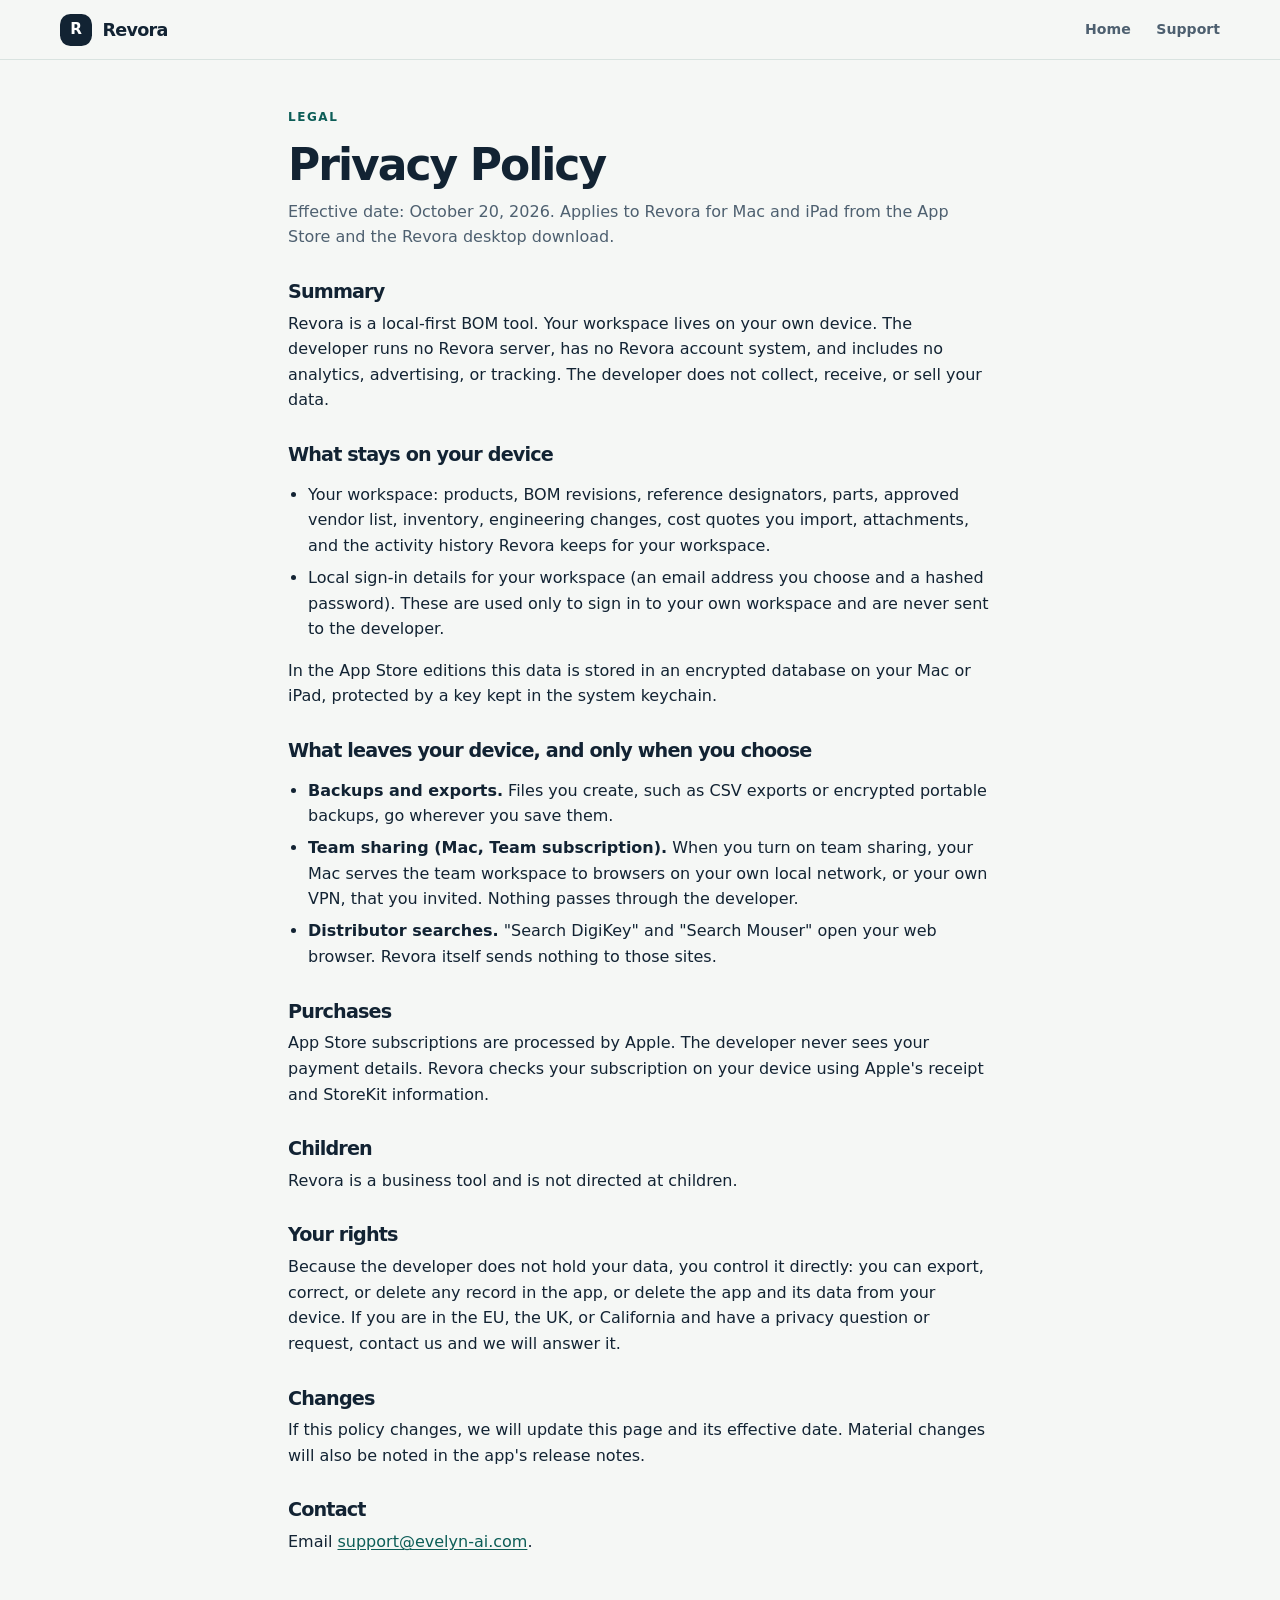
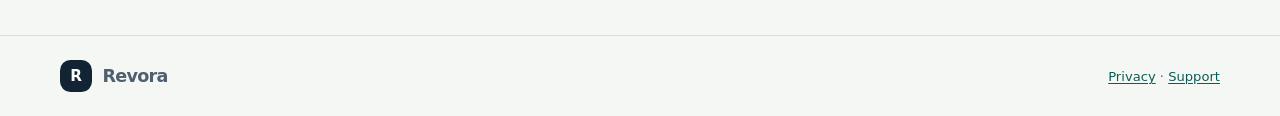
==== privacy/index.html @ b3aae605 "docs: add Revora privacy policy and support pages for App Store Co-Authored-By: Claude Opus 5.5 (1M " ====
<!doctype html>
<html lang="en">
  <head>
    <meta charset="utf-8" />
    <meta name="viewport" content="width=device-width, initial-scale=1" />
    <meta name="theme-color" content="#f5f7f5" />
    <title>Privacy Policy | Revora</title>
    <meta name="description" content="How Revora handles your data: your BOM workspace stays encrypted on your own Mac or iPad. The developer runs no server and collects no data." />
    <link rel="canonical" href="https://partspan.evelyn-ai.com/privacy/" />
    <link rel="stylesheet" href="/styles.css" />
  </head>
  <body>
    <header class="site-header">
      <a class="brand" href="/" aria-label="Revora home">
        <span class="brand-mark" aria-hidden="true">R</span>
        <span>Revora</span>
      </a>
      <nav aria-label="Main navigation">
        <a href="/">Home</a>
        <a href="/support/">Support</a>
      </nav>
    </header>

    <main class="legal-page">
      <p class="eyebrow">Legal</p>
      <h1>Privacy Policy</h1>
      <p class="legal-meta">Effective date: October 20, 2026. Applies to Revora for Mac and iPad from the App Store and the Revora desktop download.</p>

      <section>
        <h2>Summary</h2>
        <p>Revora is a local-first BOM tool. Your workspace lives on your own device. The developer runs no Revora server, has no Revora account system, and includes no analytics, advertising, or tracking. The developer does not collect, receive, or sell your data.</p>
      </section>

      <section>
        <h2>What stays on your device</h2>
        <ul>
          <li>Your workspace: products, BOM revisions, reference designators, parts, approved vendor list, inventory, engineering changes, cost quotes you import, attachments, and the activity history Revora keeps for your workspace.</li>
          <li>Local sign-in details for your workspace (an email address you choose and a hashed password). These are used only to sign in to your own workspace and are never sent to the developer.</li>
        </ul>
        <p>In the App Store editions this data is stored in an encrypted database on your Mac or iPad, protected by a key kept in the system keychain.</p>
      </section>

      <section>
        <h2>What leaves your device, and only when you choose</h2>
        <ul>
          <li><strong>Backups and exports.</strong> Files you create, such as CSV exports or encrypted portable backups, go wherever you save them.</li>
          <li><strong>Team sharing (Mac, Team subscription).</strong> When you turn on team sharing, your Mac serves the team workspace to browsers on your own local network, or your own VPN, that you invited. Nothing passes through the developer.</li>
          <li><strong>Distributor searches.</strong> "Search DigiKey" and "Search Mouser" open your web browser. Revora itself sends nothing to those sites.</li>
        </ul>
      </section>

      <section>
        <h2>Purchases</h2>
        <p>App Store subscriptions are processed by Apple. The developer never sees your payment details. Revora checks your subscription on your device using Apple's receipt and StoreKit information.</p>
      </section>

      <section>
        <h2>Children</h2>
        <p>Revora is a business tool and is not directed at children.</p>
      </section>

      <section>
        <h2>Your rights</h2>
        <p>Because the developer does not hold your data, you control it directly: you can export, correct, or delete any record in the app, or delete the app and its data from your device. If you are in the EU, the UK, or California and have a privacy question or request, contact us and we will answer it.</p>
      </section>

      <section>
        <h2>Changes</h2>
        <p>If this policy changes, we will update this page and its effective date. Material changes will also be noted in the app's release notes.</p>
      </section>

      <section>
        <h2>Contact</h2>
        <p>Email <a class="text-link" href="mailto:support@evelyn-ai.com">support@evelyn-ai.com</a>.</p>
      </section>
    </main>

    <footer class="site-footer">
      <a class="brand" href="/" aria-label="Revora home">
        <span class="brand-mark" aria-hidden="true">R</span>
        <span>Revora</span>
      </a>
      <p><a class="text-link" href="/privacy/">Privacy</a> · <a class="text-link" href="/support/">Support</a></p>
    </footer>
  </body>
</html>
---- styles.css ----
:root {
  color-scheme: light;
  --paper: #f5f7f5;
  --surface: #ffffff;
  --surface-soft: #eaf1ef;
  --ink: #122333;
  --muted: #4e6070;
  --line: #d6e0de;
  --accent: #0f766e;
  --accent-dark: #0c5d57;
  --accent-soft: #dcefeb;
  --warm: #f1b86b;
  --shadow: 0 28px 80px rgba(23, 52, 63, 0.12);
}

* {
  box-sizing: border-box;
}

html {
  scroll-behavior: smooth;
}

body {
  margin: 0;
  background: var(--paper);
  color: var(--ink);
  font-family: Inter, ui-sans-serif, system-ui, -apple-system, BlinkMacSystemFont, "Segoe UI", sans-serif;
  line-height: 1.6;
}

a {
  color: inherit;
  text-decoration: none;
}

a:focus-visible {
  outline: 3px solid var(--warm);
  outline-offset: 3px;
  border-radius: 0.25rem;
}

.site-header {
  position: sticky;
  top: 0;
  z-index: 5;
  display: flex;
  align-items: center;
  justify-content: space-between;
  gap: 1.5rem;
  padding: 0.85rem max(1.25rem, calc((100vw - 1160px) / 2));
  border-bottom: 1px solid rgba(214, 224, 222, 0.9);
  background: rgba(245, 247, 245, 0.94);
  backdrop-filter: blur(16px);
}

.brand {
  display: inline-flex;
  flex: 0 0 auto;
  align-items: center;
  gap: 0.65rem;
  font-size: 1.1rem;
  font-weight: 800;
  letter-spacing: -0.04em;
}

.brand-mark {
  display: grid;
  width: 2rem;
  height: 2rem;
  place-items: center;
  border-radius: 0.65rem;
  background: var(--ink);
  color: #fff;
  font-size: 0.95rem;
  letter-spacing: 0;
}

nav {
  display: flex;
  align-items: center;
  gap: clamp(0.8rem, 2vw, 1.65rem);
  color: var(--muted);
  font-size: 0.88rem;
  font-weight: 650;
}

nav a:hover,
.header-link:hover {
  color: var(--accent-dark);
}

.header-link {
  flex: 0 0 auto;
  color: var(--accent-dark);
  font-size: 0.85rem;
  font-weight: 750;
}

main,
.section-shell {
  width: min(1160px, calc(100% - 2.5rem));
  margin-inline: auto;
}

.hero {
  display: grid;
  grid-template-columns: minmax(0, 1.02fr) minmax(340px, 0.98fr);
  gap: clamp(2.5rem, 6vw, 5.5rem);
  align-items: center;
  padding: clamp(4rem, 9vw, 7.5rem) 0 clamp(4.5rem, 8vw, 7rem);
}

.status-pill,
.revision-chip,
.availability-badge {
  display: inline-flex;
  align-items: center;
  gap: 0.55rem;
  border-radius: 999px;
  background: var(--accent-soft);
  color: var(--accent-dark);
  font-size: 0.78rem;
  font-weight: 750;
}

.status-pill {
  margin: 0 0 1.7rem;
  padding: 0.45rem 0.75rem;
}

.status-pill > span,
.release-state > span,
.availability-badge > span {
  width: 0.5rem;
  height: 0.5rem;
  border-radius: 50%;
  background: var(--accent);
}

.eyebrow {
  margin: 0 0 0.8rem;
  color: var(--accent-dark);
  font-size: 0.75rem;
  font-weight: 850;
  letter-spacing: 0.13em;
  text-transform: uppercase;
}

h1,
h2,
h3,
p {
  margin-top: 0;
}

h1,
h2,
h3 {
  letter-spacing: -0.045em;
}

h1 {
  max-width: 12ch;
  margin-bottom: 1.25rem;
  font-size: clamp(3rem, 6.5vw, 5.9rem);
  line-height: 0.98;
}

h2 {
  margin-bottom: 0.85rem;
  font-size: clamp(2rem, 4vw, 3.5rem);
  line-height: 1.08;
}

h3 {
  margin-bottom: 0.55rem;
  font-size: 1.12rem;
  line-height: 1.3;
}

.lead {
  max-width: 58ch;
  margin-bottom: 0;
  color: var(--muted);
  font-size: clamp(1.05rem, 1.5vw, 1.2rem);
}

.hero-actions {
  display: flex;
  flex-wrap: wrap;
  gap: 0.75rem;
  margin-top: 1.6rem;
}

.button {
  display: inline-flex;
  min-height: 2.9rem;
  align-items: center;
  justify-content: center;
  border: 1px solid transparent;
  border-radius: 0.55rem;
  padding: 0.65rem 1rem;
  font-size: 0.9rem;
  font-weight: 750;
  transition: background-color 150ms ease, border-color 150ms ease, transform 150ms ease;
}

.button:hover {
  transform: translateY(-1px);
}

.button-primary {
  background: var(--accent);
  color: #fff;
}

.button-primary:hover {
  background: var(--accent-dark);
}

.button-secondary {
  border-color: var(--line);
  background: var(--surface);
  color: var(--ink);
}

.button-secondary:hover {
  border-color: var(--accent);
}

.hero-note {
  margin: 0.9rem 0 0;
  color: var(--muted);
  font-size: 0.83rem;
}

.preview-card {
  overflow: hidden;
  border: 1px solid var(--line);
  border-radius: 1rem;
  padding: clamp(1rem, 2.5vw, 1.5rem);
  background: var(--surface);
  box-shadow: var(--shadow);
}

.preview-heading,
.preview-summary,
.availability-card,
.intro-grid,
.pilot,
.site-footer {
  display: flex;
  align-items: center;
  justify-content: space-between;
  gap: 1rem;
}

.preview-kicker {
  color: var(--muted);
  font-size: 0.7rem;
  font-weight: 750;
  letter-spacing: 0.09em;
  text-transform: uppercase;
}

.preview-heading h2 {
  margin: 0.25rem 0 0;
  font-size: 1.45rem;
}

.revision-chip {
  padding: 0.35rem 0.65rem;
  white-space: nowrap;
}

.preview-summary {
  justify-content: flex-start;
  flex-wrap: wrap;
  margin: 1.25rem 0;
  color: var(--muted);
  font-size: 0.76rem;
}

.preview-summary strong {
  color: var(--ink);
  font-size: 0.9rem;
}

.release-state {
  display: inline-flex;
  align-items: center;
  gap: 0.4rem;
  margin-left: auto;
  color: var(--accent-dark);
  font-weight: 750;
}

.table-wrap {
  overflow-x: auto;
  border: 1px solid var(--line);
  border-radius: 0.65rem;
}

table {
  width: 100%;
  border-collapse: collapse;
  text-align: left;
  font-size: 0.78rem;
}

th,
td {
  padding: 0.8rem 0.65rem;
  border-bottom: 1px solid var(--line);
  white-space: nowrap;
}

th {
  background: #f2f6f5;
  color: var(--muted);
  font-size: 0.68rem;
  font-weight: 750;
  letter-spacing: 0.04em;
  text-transform: uppercase;
}

tbody tr:last-child td {
  border-bottom: 0;
}

td:first-child {
  color: var(--accent-dark);
  font-weight: 800;
}

.table-state {
  color: var(--accent-dark);
  font-weight: 700;
}

.table-state-muted {
  color: #6b5a3b;
}

.preview-footnote {
  margin: 0.8rem 0 0;
  color: var(--muted);
  font-size: 0.72rem;
}

.section-shell {
  padding: clamp(4rem, 8vw, 6.5rem) 0;
  border-top: 1px solid var(--line);
}

.intro-grid {
  align-items: flex-start;
  gap: clamp(2rem, 7vw, 7rem);
}

.intro-grid h2,
.intro-grid p {
  flex: 1;
}

.intro-grid p {
  max-width: 55ch;
  margin: 0.25rem 0 0;
  color: var(--muted);
  font-size: 1.08rem;
}

.section-heading {
  max-width: 700px;
  margin-bottom: 2rem;
}

.section-heading > p:last-child {
  margin-bottom: 0;
  color: var(--muted);
}

.feature-grid {
  display: grid;
  grid-template-columns: repeat(3, minmax(0, 1fr));
  gap: 0.9rem;
}

.feature-card {
  min-height: 13rem;
  border: 1px solid var(--line);
  border-radius: 0.75rem;
  padding: 1.25rem;
  background: var(--surface);
}

.feature-card-accent {
  background: var(--ink);
  color: #fff;
}

.feature-index {
  display: inline-flex;
  margin-bottom: 1.6rem;
  color: var(--accent);
  font-size: 0.75rem;
  font-weight: 850;
  letter-spacing: 0.1em;
}

.feature-card-accent .feature-index {
  color: #87ddd3;
}

.feature-card p,
.workflow-grid p {
  margin-bottom: 0;
  color: var(--muted);
  font-size: 0.92rem;
}

.feature-card-accent p {
  color: #d4e0e4;
}

.scope-note {
  margin: 1.2rem 0 0;
  color: var(--muted);
  font-size: 0.8rem;
}

.workflow {
  padding-bottom: clamp(4rem, 8vw, 6.5rem);
}

.workflow-grid {
  display: grid;
  grid-template-columns: repeat(3, minmax(0, 1fr));
  gap: 1.5rem;
}

.workflow-grid article {
  padding-top: 1rem;
  border-top: 2px solid var(--accent);
}

.workflow-grid article > span {
  display: block;
  margin-bottom: 1.3rem;
  color: var(--accent-dark);
  font-size: 0.75rem;
  font-weight: 850;
  letter-spacing: 0.08em;
}

.workflow-grid p {
  max-width: 34ch;
}

.data-section {
  background: #eaf1ef;
}

.data-grid {
  display: grid;
  grid-template-columns: 0.9fr 1.1fr;
  gap: clamp(2rem, 8vw, 8rem);
  align-items: start;
}

.data-grid p {
  max-width: 60ch;
  margin-bottom: 0.7rem;
  color: #344958;
}

.data-grid .data-note {
  color: var(--muted);
  font-size: 0.82rem;
}

.availability-card {
  align-items: flex-end;
  gap: 2rem;
  border-radius: 0.9rem;
  padding: clamp(1.5rem, 4vw, 3rem);
  background: var(--ink);
  color: #fff;
}

.availability-card > div {
  max-width: 62ch;
}

.availability-card .eyebrow {
  color: #9be2d9;
}

.availability-card p:last-child {
  margin-bottom: 0;
  color: #d4e0e4;
}

.availability-badge {
  flex: 0 0 auto;
  padding: 0.55rem 0.8rem;
  background: #25394b;
  color: #f4f8f7;
  white-space: nowrap;
}

.availability-badge > span {
  background: var(--warm);
}

.pilot {
  align-items: flex-start;
  gap: 2rem;
}

.pilot > div:first-child {
  max-width: 52ch;
}

.pilot p:not(.eyebrow) {
  color: var(--muted);
}

.pilot-action {
  display: grid;
  gap: 0.65rem;
  max-width: 23rem;
}

.pilot-action .button {
  justify-self: start;
}

.pilot-action small {
  color: var(--muted);
  font-size: 0.76rem;
}

.legacy-note {
  padding-top: 0;
  border-top: 0;
}

.legacy-note p {
  margin: 0;
  border-left: 3px solid var(--warm);
  padding: 0.25rem 0 0.25rem 1rem;
  color: var(--muted);
  font-size: 0.85rem;
}

.legacy-note a {
  color: var(--accent-dark);
  font-weight: 750;
  text-decoration: underline;
  text-underline-offset: 0.16em;
}

.site-footer {
  flex-wrap: wrap;
  align-items: flex-start;
  border-top: 1px solid var(--line);
  padding: 1.5rem max(1.25rem, calc((100vw - 1160px) / 2));
  color: var(--muted);
  font-size: 0.82rem;
}

.site-footer p {
  margin: 0.4rem 0 0;
}

.footer-note {
  max-width: 28rem;
}

@media (max-width: 900px) {
  .site-header {
    flex-wrap: wrap;
    padding-inline: 1.25rem;
  }

  nav {
    order: 3;
    width: 100%;
    justify-content: space-between;
    gap: 0.65rem;
    overflow-x: auto;
    padding: 0.25rem 0;
  }

  .hero {
    grid-template-columns: 1fr;
  }

  .preview-card {
    max-width: 700px;
  }

  .feature-grid {
    grid-template-columns: repeat(2, minmax(0, 1fr));
  }
}

@media (max-width: 620px) {
  main,
  .section-shell {
    width: min(100% - 2rem, 1160px);
  }

  .site-header {
    gap: 0.5rem;
  }

  nav {
    justify-content: flex-start;
  }

  nav a {
    flex: 0 0 auto;
    padding: 0.25rem 0.15rem;
  }

  .header-link {
    font-size: 0.76rem;
  }

  .hero {
    padding-top: 3rem;
  }

  h1 {
    font-size: clamp(2.8rem, 14vw, 4rem);
  }

  .intro-grid,
  .data-grid,
  .pilot {
    display: grid;
    grid-template-columns: 1fr;
  }

  .feature-grid,
  .workflow-grid {
    grid-template-columns: 1fr;
  }

  .feature-card {
    min-height: auto;
  }

  .availability-card {
    display: grid;
    align-items: start;
  }

  .availability-badge {
    justify-self: start;
  }

  .preview-summary {
    gap: 0.5rem 0.9rem;
  }

  .release-state {
    margin-left: 0;
  }

  .site-footer {
    display: grid;
    padding-inline: 1rem;
  }
}

@media (prefers-reduced-motion: reduce) {
  html {
    scroll-behavior: auto;
  }

  *,
  *::before,
  *::after {
    transition-duration: 0.01ms !important;
  }
}

.legal-page {
  max-width: 46rem;
  margin: 0 auto;
  padding: 3rem 1rem 4rem;
}

.legal-page h1 {
  margin: 0.25rem 0 0.5rem;
  font-size: clamp(2rem, 5vw, 2.75rem);
  line-height: 1.15;
}

.legal-page h2 {
  margin: 2rem 0 0.5rem;
  font-size: 1.2rem;
}

.legal-page ul {
  padding-left: 1.25rem;
}

.legal-page li + li {
  margin-top: 0.4rem;
}

.legal-meta {
  color: var(--muted);
}

.text-link {
  color: var(--accent-dark);
  text-decoration: underline;
  text-underline-offset: 0.15em;
}
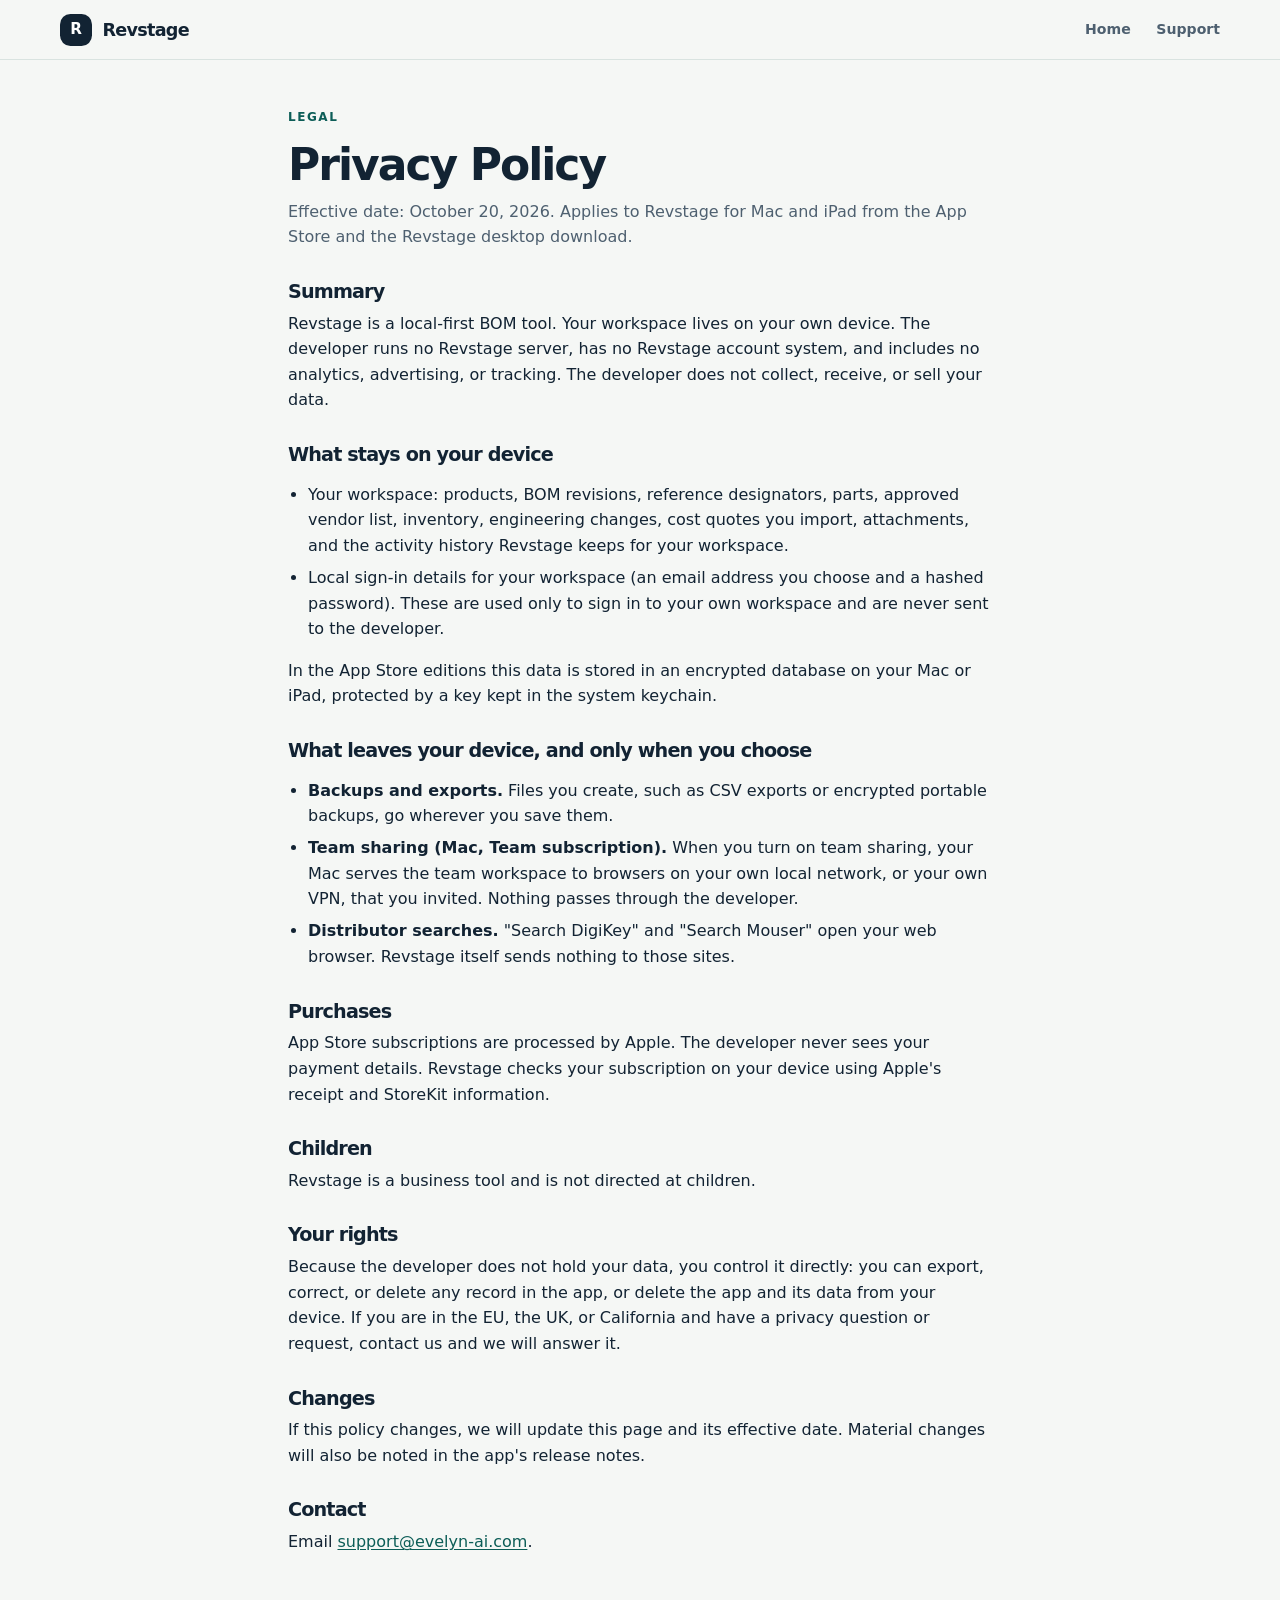
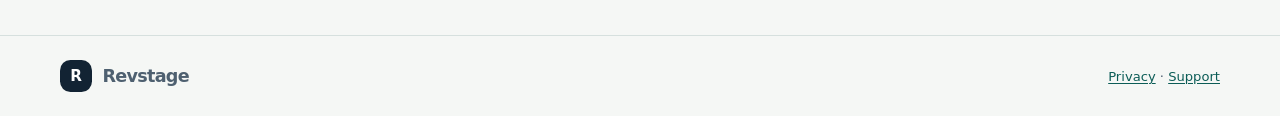
==== commit 39b5a12d: "docs: use the Revstage name on the privacy and support pages Co-Authored-By: Claude Opus 5.5 (1M con" ====
--- a/privacy/index.html
+++ b/privacy/index.html
@@ -4,16 +4,16 @@
     <meta charset="utf-8" />
     <meta name="viewport" content="width=device-width, initial-scale=1" />
     <meta name="theme-color" content="#f5f7f5" />
-    <title>Privacy Policy | Revora</title>
-    <meta name="description" content="How Revora handles your data: your BOM workspace stays encrypted on your own Mac or iPad. The developer runs no server and collects no data." />
+    <title>Privacy Policy | Revstage</title>
+    <meta name="description" content="How Revstage handles your data: your BOM workspace stays encrypted on your own Mac or iPad. The developer runs no server and collects no data." />
     <link rel="canonical" href="https://partspan.evelyn-ai.com/privacy/" />
     <link rel="stylesheet" href="/styles.css" />
   </head>
   <body>
     <header class="site-header">
-      <a class="brand" href="/" aria-label="Revora home">
+      <a class="brand" href="/" aria-label="Revstage home">
         <span class="brand-mark" aria-hidden="true">R</span>
-        <span>Revora</span>
+        <span>Revstage</span>
       </a>
       <nav aria-label="Main navigation">
         <a href="/">Home</a>
@@ -24,17 +24,17 @@
     <main class="legal-page">
       <p class="eyebrow">Legal</p>
       <h1>Privacy Policy</h1>
-      <p class="legal-meta">Effective date: October 20, 2026. Applies to Revora for Mac and iPad from the App Store and the Revora desktop download.</p>
+      <p class="legal-meta">Effective date: October 20, 2026. Applies to Revstage for Mac and iPad from the App Store and the Revstage desktop download.</p>
 
       <section>
         <h2>Summary</h2>
-        <p>Revora is a local-first BOM tool. Your workspace lives on your own device. The developer runs no Revora server, has no Revora account system, and includes no analytics, advertising, or tracking. The developer does not collect, receive, or sell your data.</p>
+        <p>Revstage is a local-first BOM tool. Your workspace lives on your own device. The developer runs no Revstage server, has no Revstage account system, and includes no analytics, advertising, or tracking. The developer does not collect, receive, or sell your data.</p>
       </section>
 
       <section>
         <h2>What stays on your device</h2>
         <ul>
-          <li>Your workspace: products, BOM revisions, reference designators, parts, approved vendor list, inventory, engineering changes, cost quotes you import, attachments, and the activity history Revora keeps for your workspace.</li>
+          <li>Your workspace: products, BOM revisions, reference designators, parts, approved vendor list, inventory, engineering changes, cost quotes you import, attachments, and the activity history Revstage keeps for your workspace.</li>
           <li>Local sign-in details for your workspace (an email address you choose and a hashed password). These are used only to sign in to your own workspace and are never sent to the developer.</li>
         </ul>
         <p>In the App Store editions this data is stored in an encrypted database on your Mac or iPad, protected by a key kept in the system keychain.</p>
@@ -45,18 +45,18 @@
         <ul>
           <li><strong>Backups and exports.</strong> Files you create, such as CSV exports or encrypted portable backups, go wherever you save them.</li>
           <li><strong>Team sharing (Mac, Team subscription).</strong> When you turn on team sharing, your Mac serves the team workspace to browsers on your own local network, or your own VPN, that you invited. Nothing passes through the developer.</li>
-          <li><strong>Distributor searches.</strong> "Search DigiKey" and "Search Mouser" open your web browser. Revora itself sends nothing to those sites.</li>
+          <li><strong>Distributor searches.</strong> "Search DigiKey" and "Search Mouser" open your web browser. Revstage itself sends nothing to those sites.</li>
         </ul>
       </section>
 
       <section>
         <h2>Purchases</h2>
-        <p>App Store subscriptions are processed by Apple. The developer never sees your payment details. Revora checks your subscription on your device using Apple's receipt and StoreKit information.</p>
+        <p>App Store subscriptions are processed by Apple. The developer never sees your payment details. Revstage checks your subscription on your device using Apple's receipt and StoreKit information.</p>
       </section>
 
       <section>
         <h2>Children</h2>
-        <p>Revora is a business tool and is not directed at children.</p>
+        <p>Revstage is a business tool and is not directed at children.</p>
       </section>
 
       <section>
@@ -76,9 +76,9 @@
     </main>
 
     <footer class="site-footer">
-      <a class="brand" href="/" aria-label="Revora home">
+      <a class="brand" href="/" aria-label="Revstage home">
         <span class="brand-mark" aria-hidden="true">R</span>
-        <span>Revora</span>
+        <span>Revstage</span>
       </a>
       <p><a class="text-link" href="/privacy/">Privacy</a> · <a class="text-link" href="/support/">Support</a></p>
     </footer>
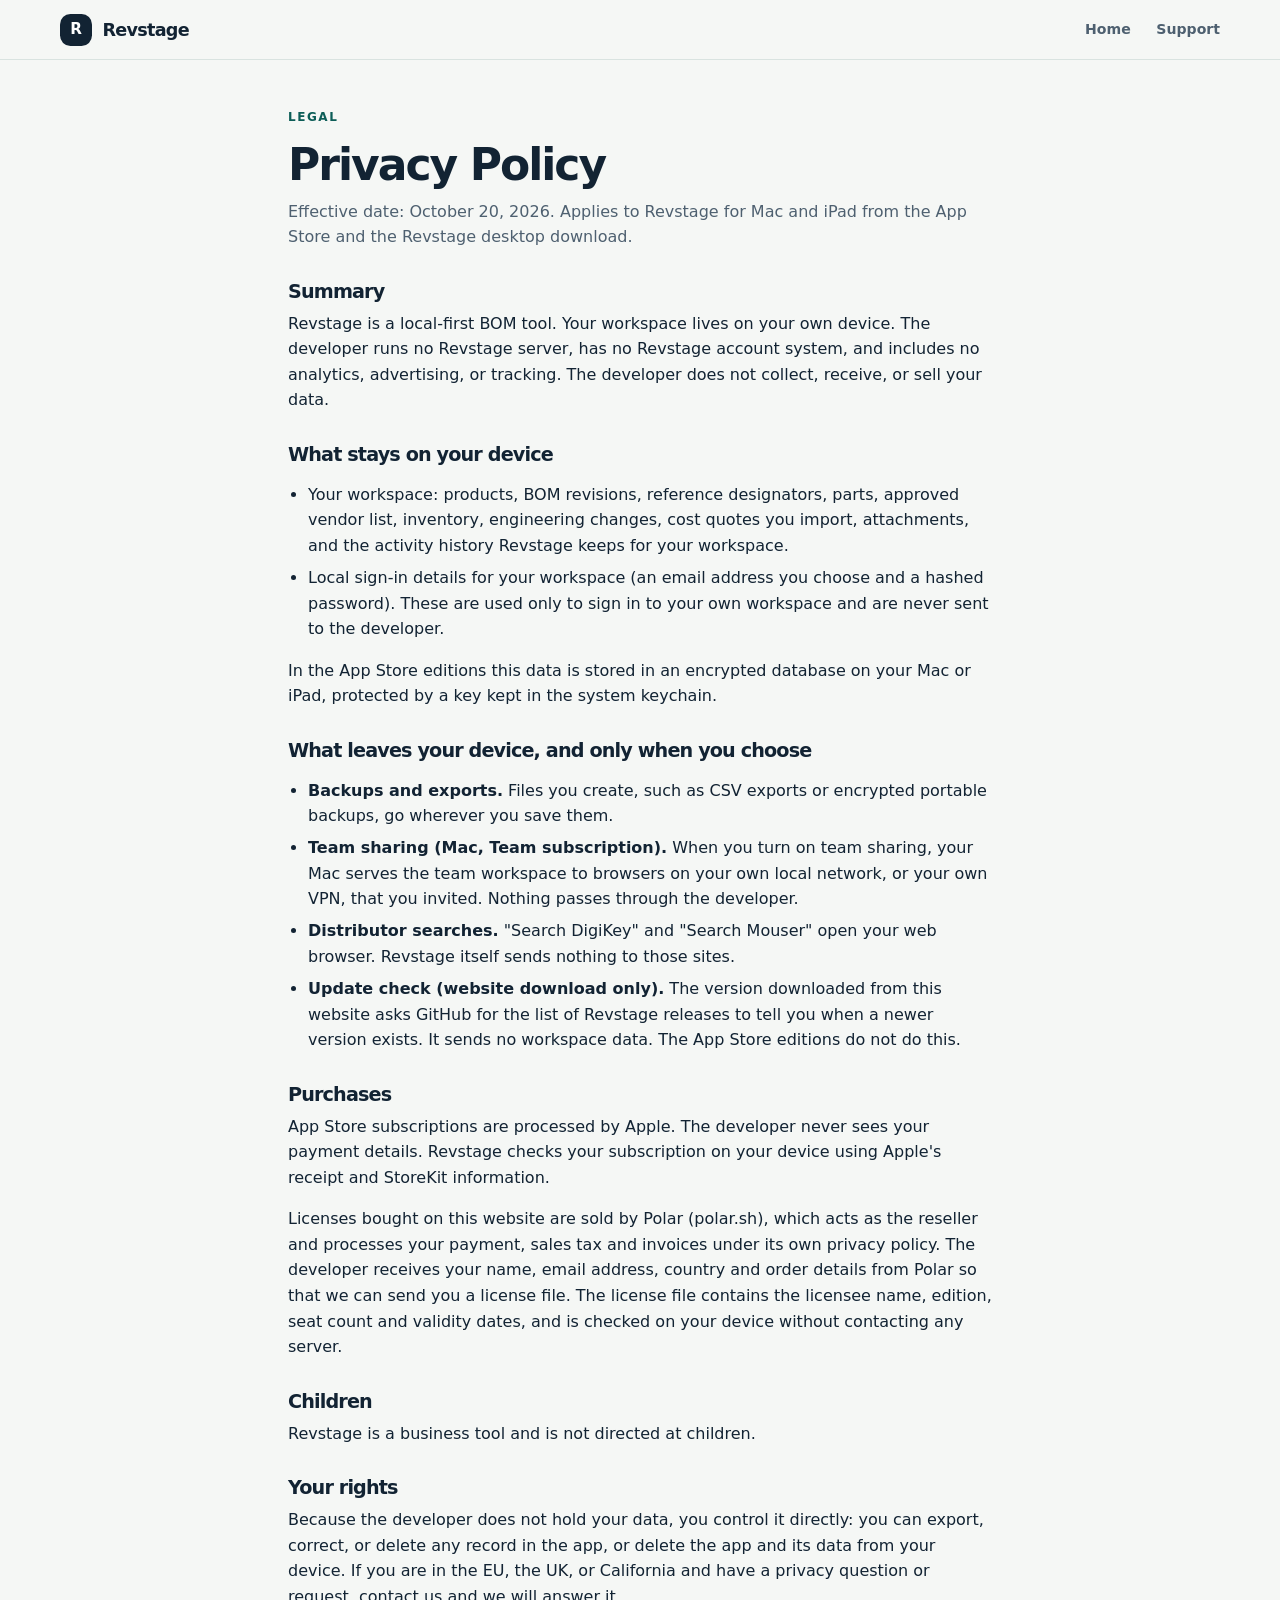
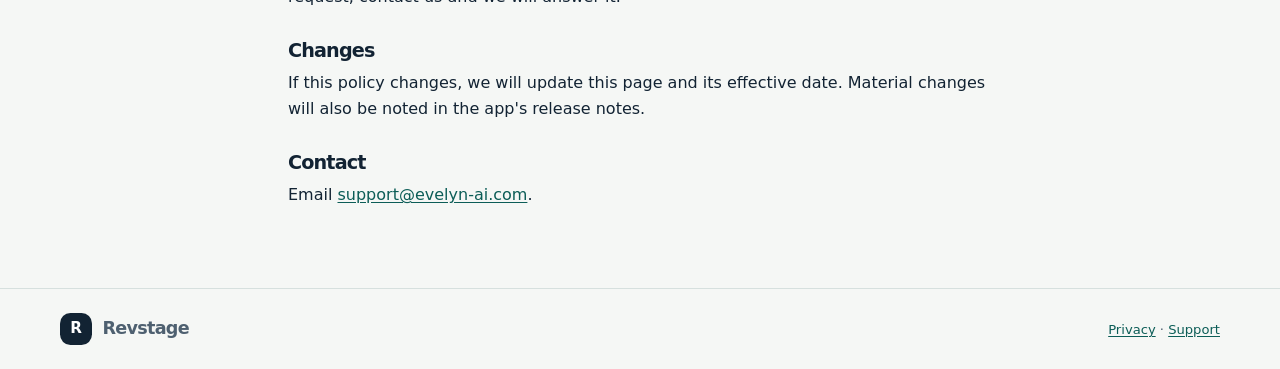
==== commit 0c42cd37: "feat: Mac download, pricing with Polar checkout, and thank-you page for Revstage 0.3.0 Co-Authored-B" ====
--- a/privacy/index.html
+++ b/privacy/index.html
@@ -46,12 +46,14 @@
           <li><strong>Backups and exports.</strong> Files you create, such as CSV exports or encrypted portable backups, go wherever you save them.</li>
           <li><strong>Team sharing (Mac, Team subscription).</strong> When you turn on team sharing, your Mac serves the team workspace to browsers on your own local network, or your own VPN, that you invited. Nothing passes through the developer.</li>
           <li><strong>Distributor searches.</strong> "Search DigiKey" and "Search Mouser" open your web browser. Revstage itself sends nothing to those sites.</li>
+          <li><strong>Update check (website download only).</strong> The version downloaded from this website asks GitHub for the list of Revstage releases to tell you when a newer version exists. It sends no workspace data. The App Store editions do not do this.</li>
         </ul>
       </section>
 
       <section>
         <h2>Purchases</h2>
         <p>App Store subscriptions are processed by Apple. The developer never sees your payment details. Revstage checks your subscription on your device using Apple's receipt and StoreKit information.</p>
+        <p>Licenses bought on this website are sold by Polar (polar.sh), which acts as the reseller and processes your payment, sales tax and invoices under its own privacy policy. The developer receives your name, email address, country and order details from Polar so that we can send you a license file. The license file contains the licensee name, edition, seat count and validity dates, and is checked on your device without contacting any server.</p>
       </section>
 
       <section>
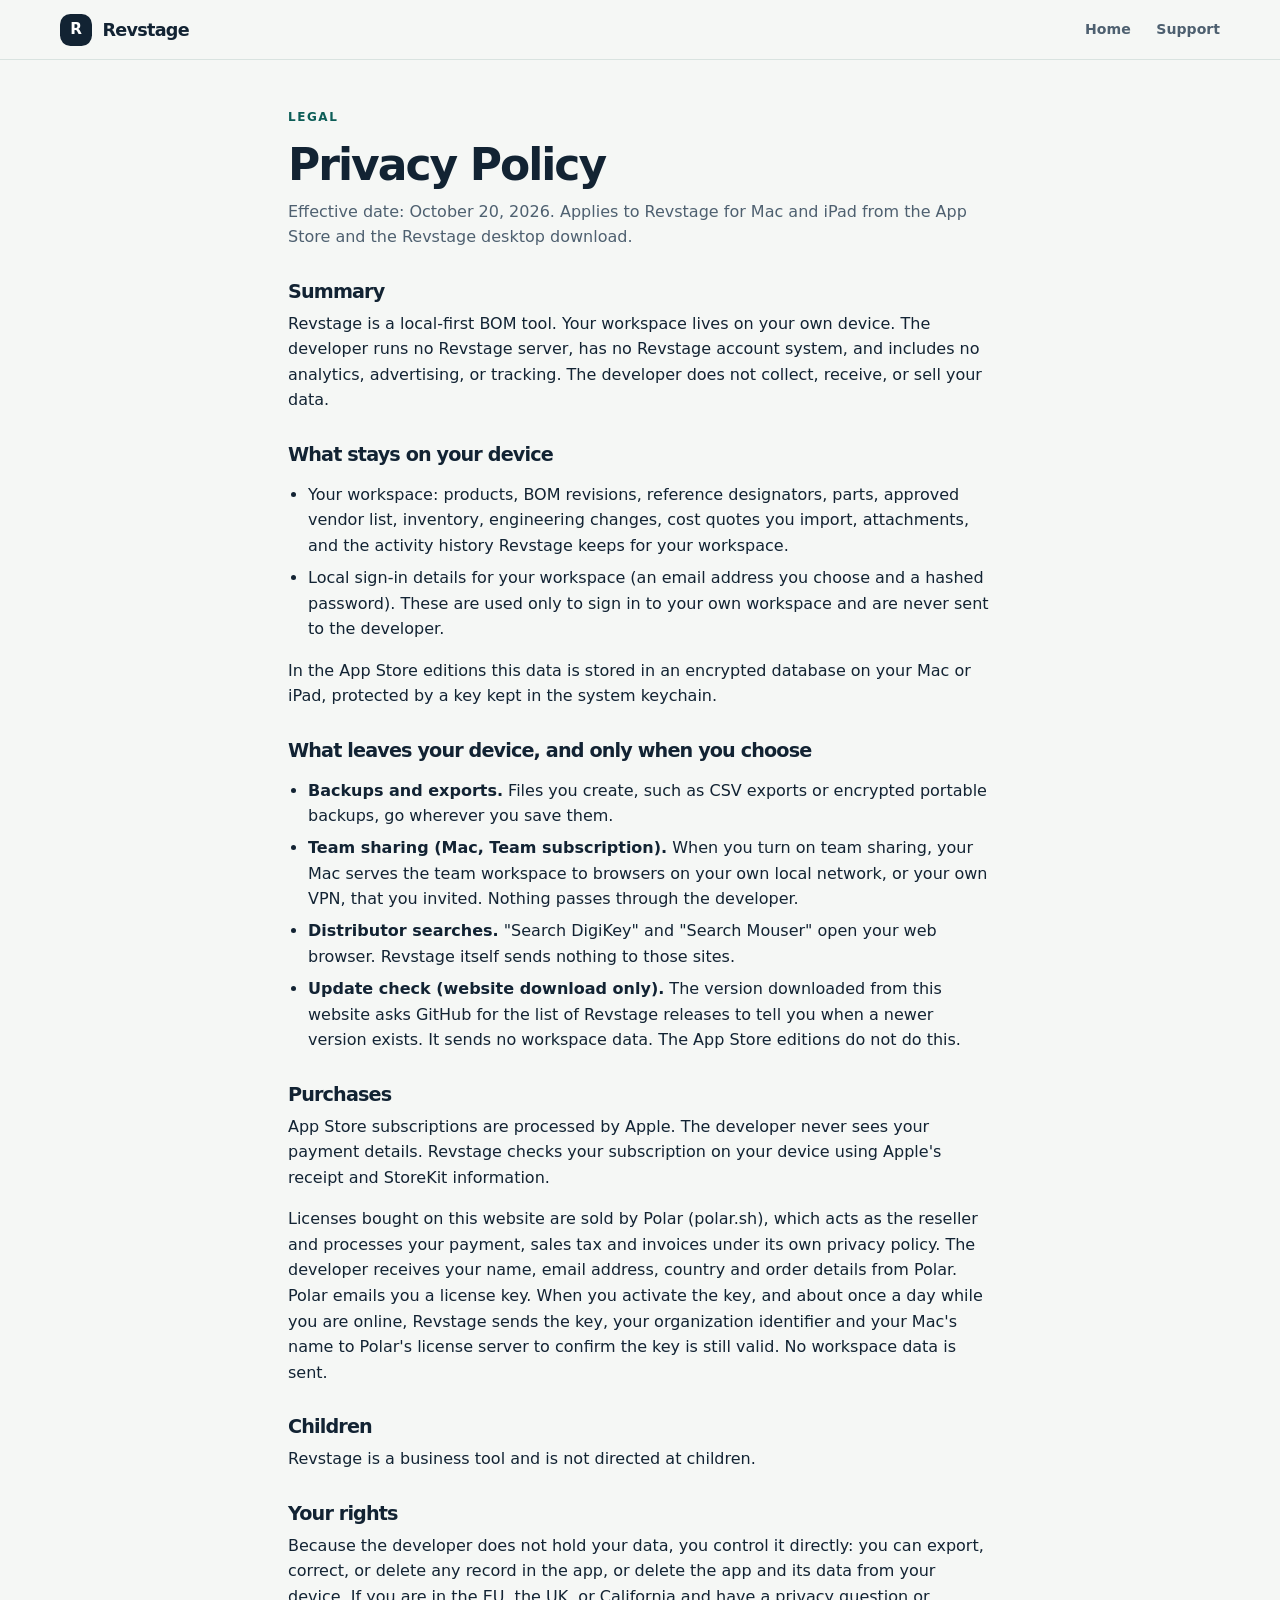
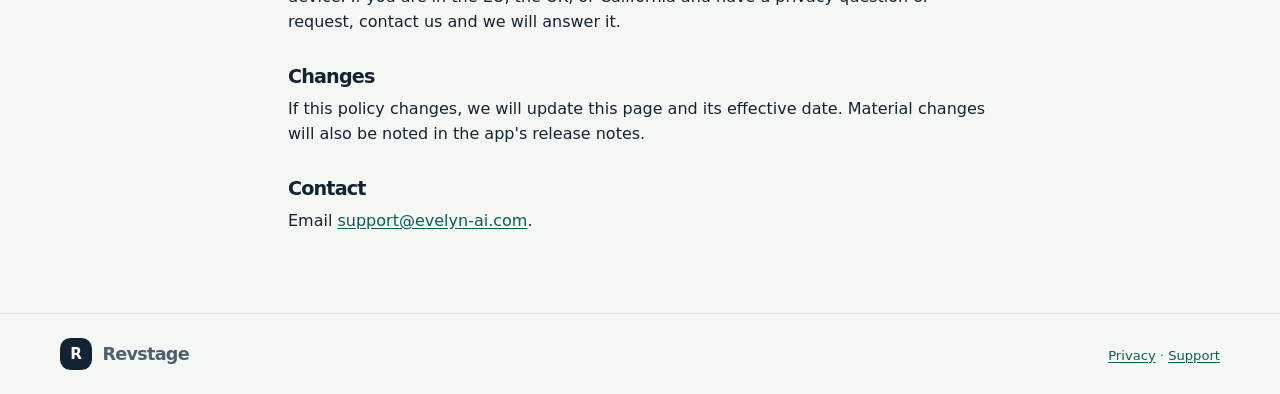
==== commit 2a410dbb: "docs: deliver website licenses as Polar license keys and point downloads at 0.3.1 Co-Authored-By: Cl" ====
--- a/privacy/index.html
+++ b/privacy/index.html
@@ -53,7 +53,7 @@
       <section>
         <h2>Purchases</h2>
         <p>App Store subscriptions are processed by Apple. The developer never sees your payment details. Revstage checks your subscription on your device using Apple's receipt and StoreKit information.</p>
-        <p>Licenses bought on this website are sold by Polar (polar.sh), which acts as the reseller and processes your payment, sales tax and invoices under its own privacy policy. The developer receives your name, email address, country and order details from Polar so that we can send you a license file. The license file contains the licensee name, edition, seat count and validity dates, and is checked on your device without contacting any server.</p>
+        <p>Licenses bought on this website are sold by Polar (polar.sh), which acts as the reseller and processes your payment, sales tax and invoices under its own privacy policy. The developer receives your name, email address, country and order details from Polar. Polar emails you a license key. When you activate the key, and about once a day while you are online, Revstage sends the key, your organization identifier and your Mac's name to Polar's license server to confirm the key is still valid. No workspace data is sent.</p>
       </section>
 
       <section>
